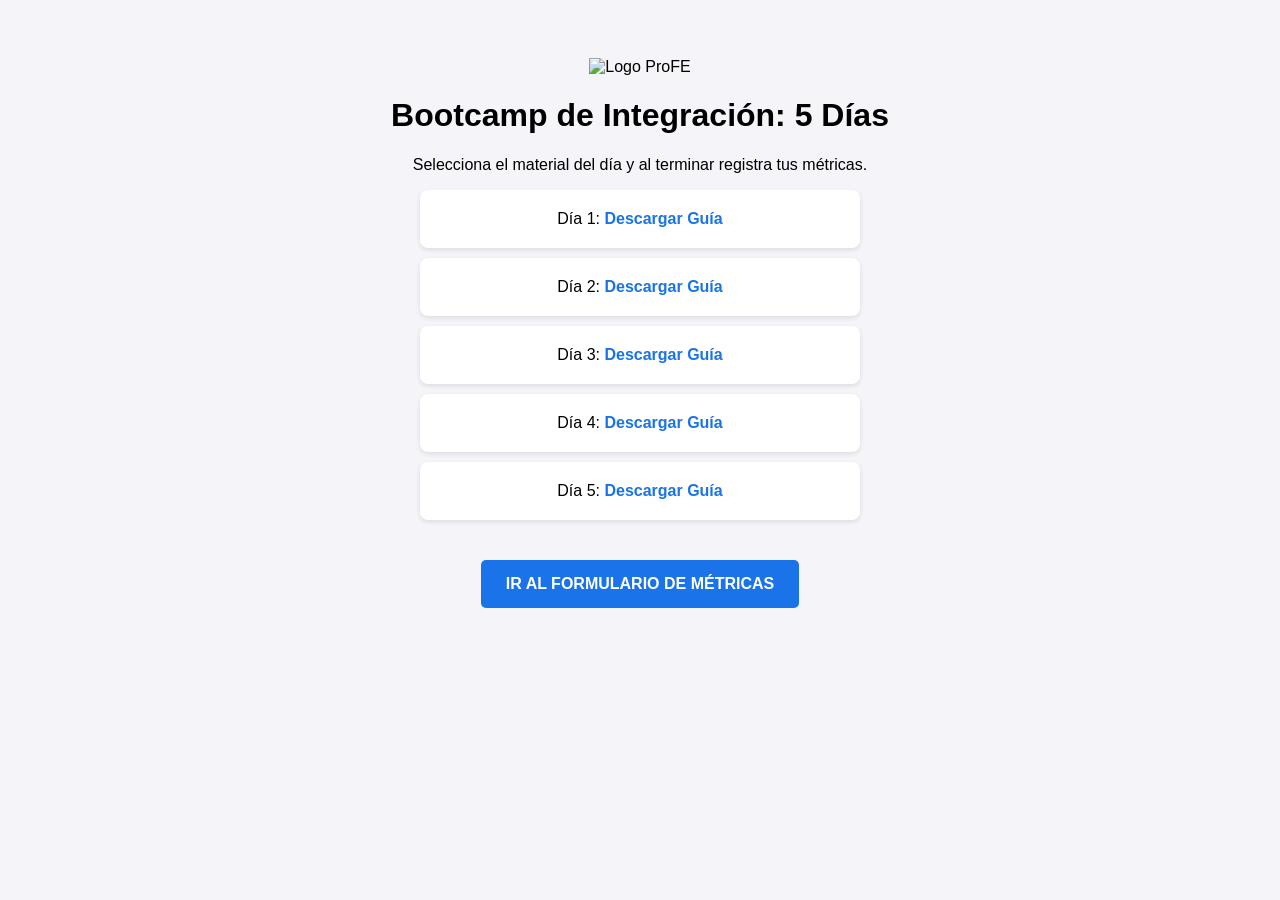
==== index.html @ 772dc982 "Change logo image source in index.html Updated logo image source in the HTML file." ====
<!DOCTYPE html>
<html lang="es">
<head>
    <meta charset="UTF-8">
    <title>Bootcamp Integración - ProFE</title>
    <style>
        body { font-family: sans-serif; text-align: center; background: #f4f4f9; padding: 50px; }
        .card { background: white; padding: 20px; margin: 10px auto; max-width: 400px; border-radius: 8px; box-shadow: 0 2px 5px rgba(0,0,0,0.1); }
        a { text-decoration: none; color: #1a73e8; font-weight: bold; }
        .btn-form { display: inline-block; margin-top: 30px; padding: 15px 25px; background: #1a73e8; color: white; border-radius: 5px; }
    </style>
    <link rel="icon" type="image/png" href="images/favicon.png">
</head>
<body>
    <div style="text-align: center; margin-bottom: 20px;">
    <img src="images/membrete_profe.png" alt="Logo ProFE" style="max-width: 250px; height: auto;">
</div>
    <h1>Bootcamp de Integración: 5 Días</h1>
    <p>Selecciona el material del día y al terminar registra tus métricas.</p>
    
    <div class="card">Día 1: <a href="https://drive.google.com/file/d/1STNgr4hZ4XLGoj9HFKZ43DcObdbZx5YI/view?usp=sharing" target="_blank">Descargar Guía</a></div>
    <div class="card">Día 2: <a href="https://drive.google.com/file/d/1pZKRJweTvHkMqbsqnDzsXpKj_yyXqWEM/view?usp=sharing" target="_blank">Descargar Guía</a></div>
    <div class="card">Día 3: <a href="TU_LINK_DRIVE_DIA3" target="_blank">Descargar Guía</a></div>
    <div class="card">Día 4: <a href="TU_LINK_DRIVE_DIA4" target="_blank">Descargar Guía</a></div>
    <div class="card">Día 5: <a href="TU_LINK_DRIVE_DIA5" target="_blank">Descargar Guía</a></div>

    <a href="formulario.html" class="btn-form">IR AL FORMULARIO DE MÉTRICAS</a>
</body>
</html>
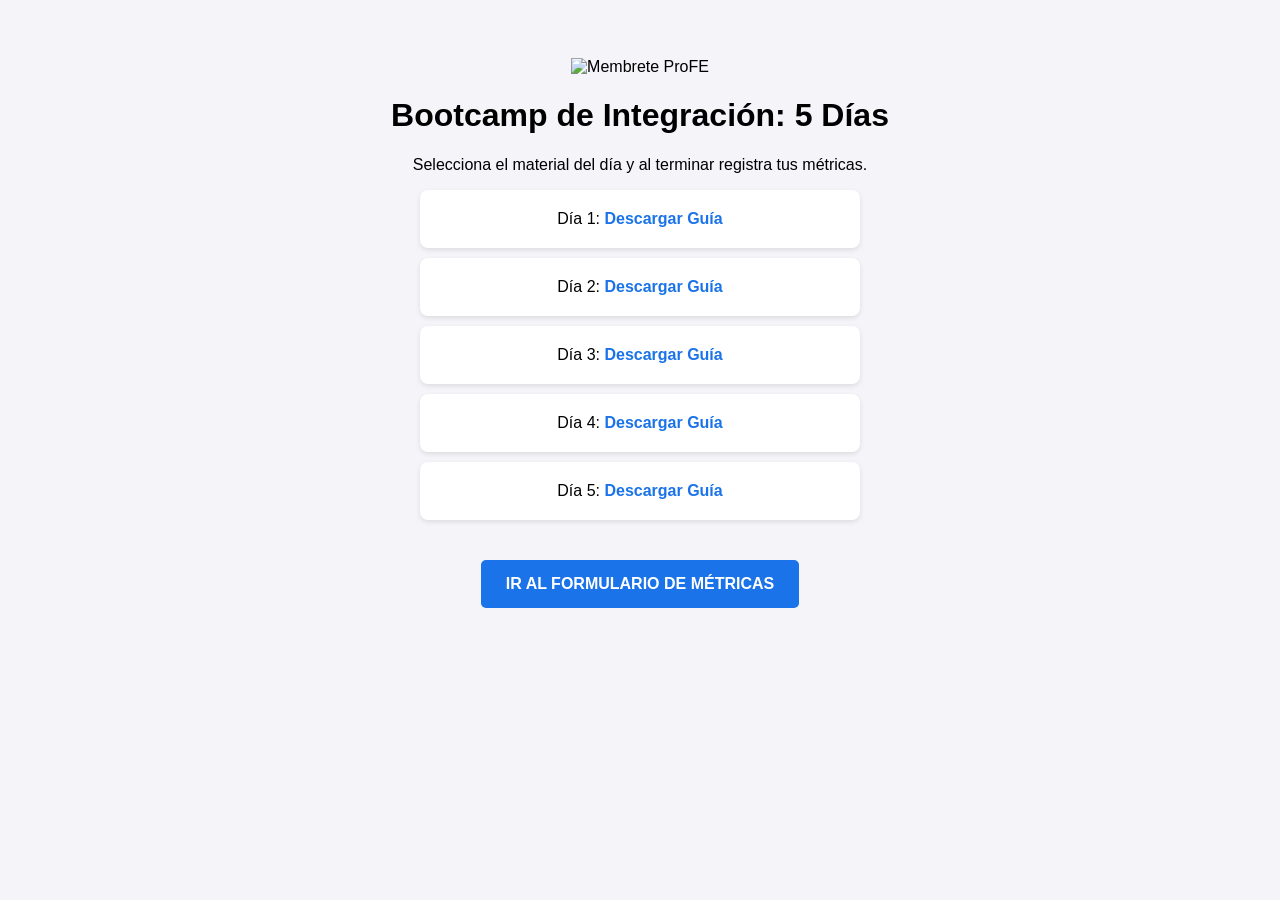
==== commit e4220e10: "Modify image attributes and improve layout Updated image source for better display and adjusted alt " ====
--- a/index.html
+++ b/index.html
@@ -13,7 +13,7 @@
 </head>
 <body>
     <div style="text-align: center; margin-bottom: 20px;">
-    <img src="images/membrete_profe.png" alt="Logo ProFE" style="max-width: 250px; height: auto;">
+    <img src="images/membrete_profe.png" alt="Membrete ProFE" style="width: 100%; max-width: 800px; height: auto;">
 </div>
     <h1>Bootcamp de Integración: 5 Días</h1>
     <p>Selecciona el material del día y al terminar registra tus métricas.</p>
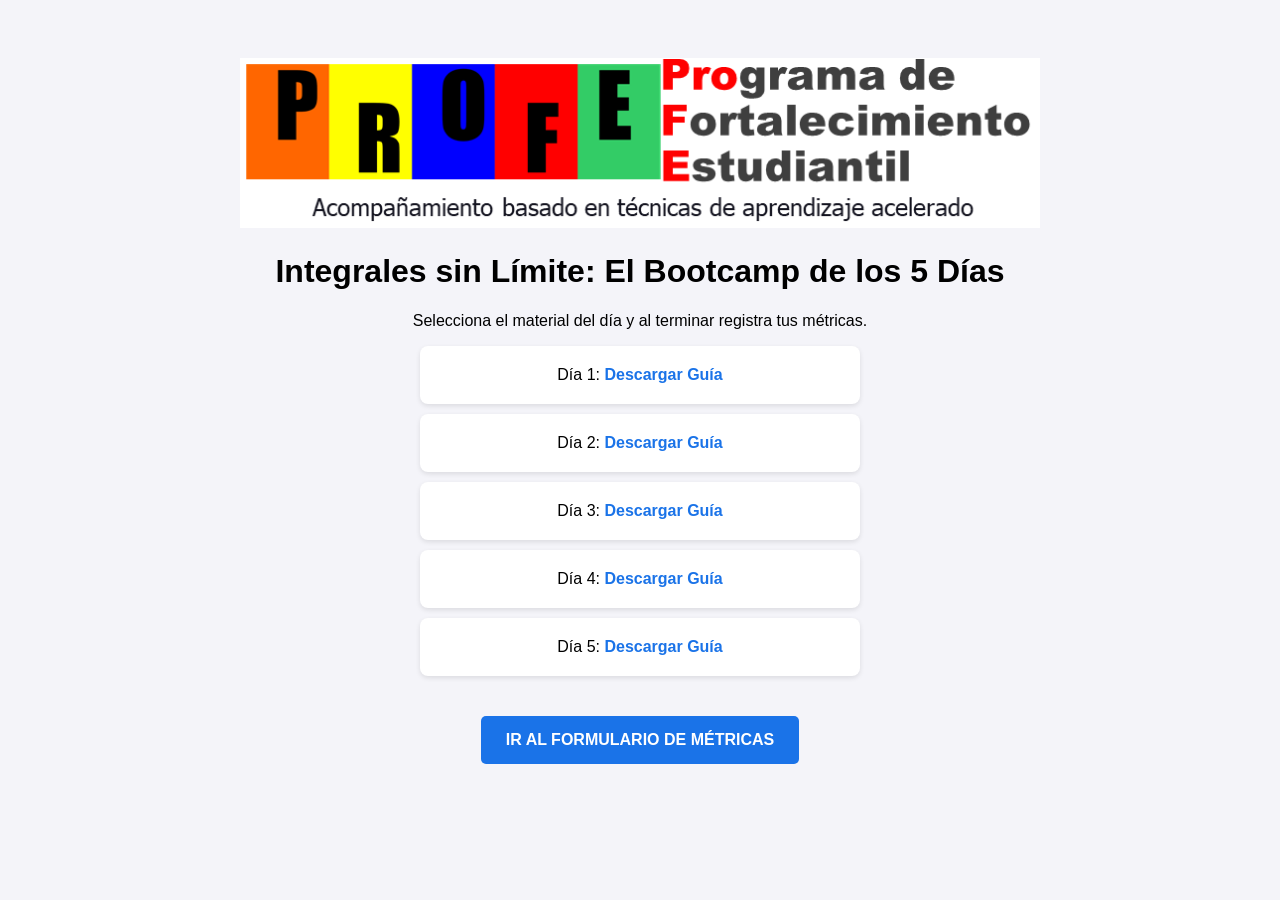
==== commit 65f3505d: "Modify HTML content and title for Bootcamp page Updated the title and corrected some content in the " ====
--- a/index.html
+++ b/index.html
@@ -15,7 +15,7 @@
     <div style="text-align: center; margin-bottom: 20px;">
     <img src="images/membrete_profe.png" alt="Membrete ProFE" style="width: 100%; max-width: 800px; height: auto;">
 </div>
-    <h1>Bootcamp de Integración: 5 Días</h1>
+    <h1>Integrales sin Límite: El Bootcamp de los 5 Días</h1>
     <p>Selecciona el material del día y al terminar registra tus métricas.</p>
     
     <div class="card">Día 1: <a href="https://drive.google.com/file/d/1STNgr4hZ4XLGoj9HFKZ43DcObdbZx5YI/view?usp=sharing" target="_blank">Descargar Guía</a></div>
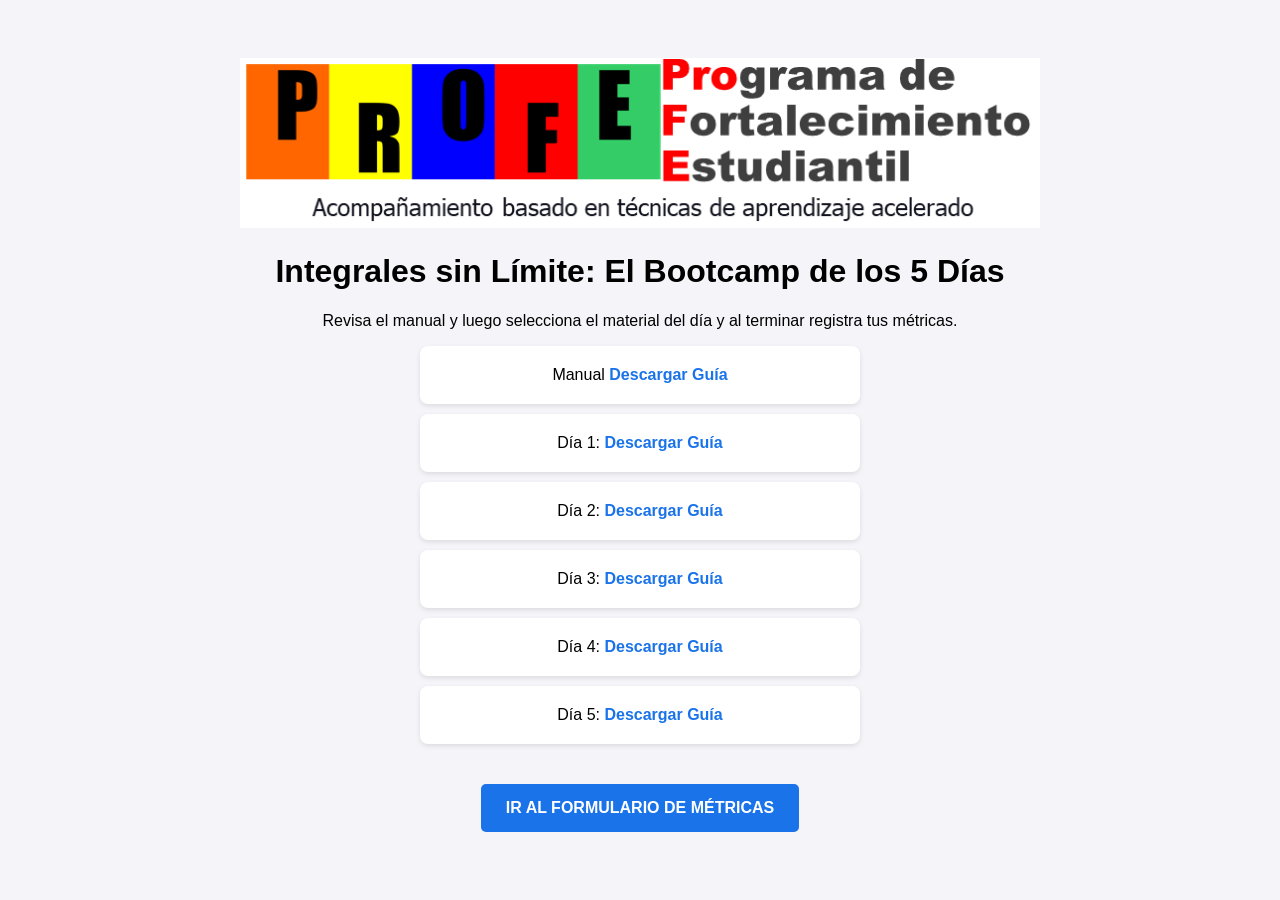
==== commit fa5a514e: "Revise index.html content and update links Updated the content and links in the index.html file, inc" ====
--- a/index.html
+++ b/index.html
@@ -16,8 +16,8 @@
     <img src="images/membrete_profe.png" alt="Membrete ProFE" style="width: 100%; max-width: 800px; height: auto;">
 </div>
     <h1>Integrales sin Límite: El Bootcamp de los 5 Días</h1>
-    <p>Selecciona el material del día y al terminar registra tus métricas.</p>
-    
+    <p>Revisa el manual y luego selecciona el material del día y al terminar registra tus métricas.</p>
+    <div class="card">Manual <a href="https://drive.google.com/file/d/1iNe54NEA4TOMmbVwEgXt_dkBnA4v1qZ1/view?usp=sharing  target="_blank">Descargar Guía</a></div>    
     <div class="card">Día 1: <a href="https://drive.google.com/file/d/1STNgr4hZ4XLGoj9HFKZ43DcObdbZx5YI/view?usp=sharing" target="_blank">Descargar Guía</a></div>
     <div class="card">Día 2: <a href="https://drive.google.com/file/d/1pZKRJweTvHkMqbsqnDzsXpKj_yyXqWEM/view?usp=sharing" target="_blank">Descargar Guía</a></div>
     <div class="card">Día 3: <a href="TU_LINK_DRIVE_DIA3" target="_blank">Descargar Guía</a></div>
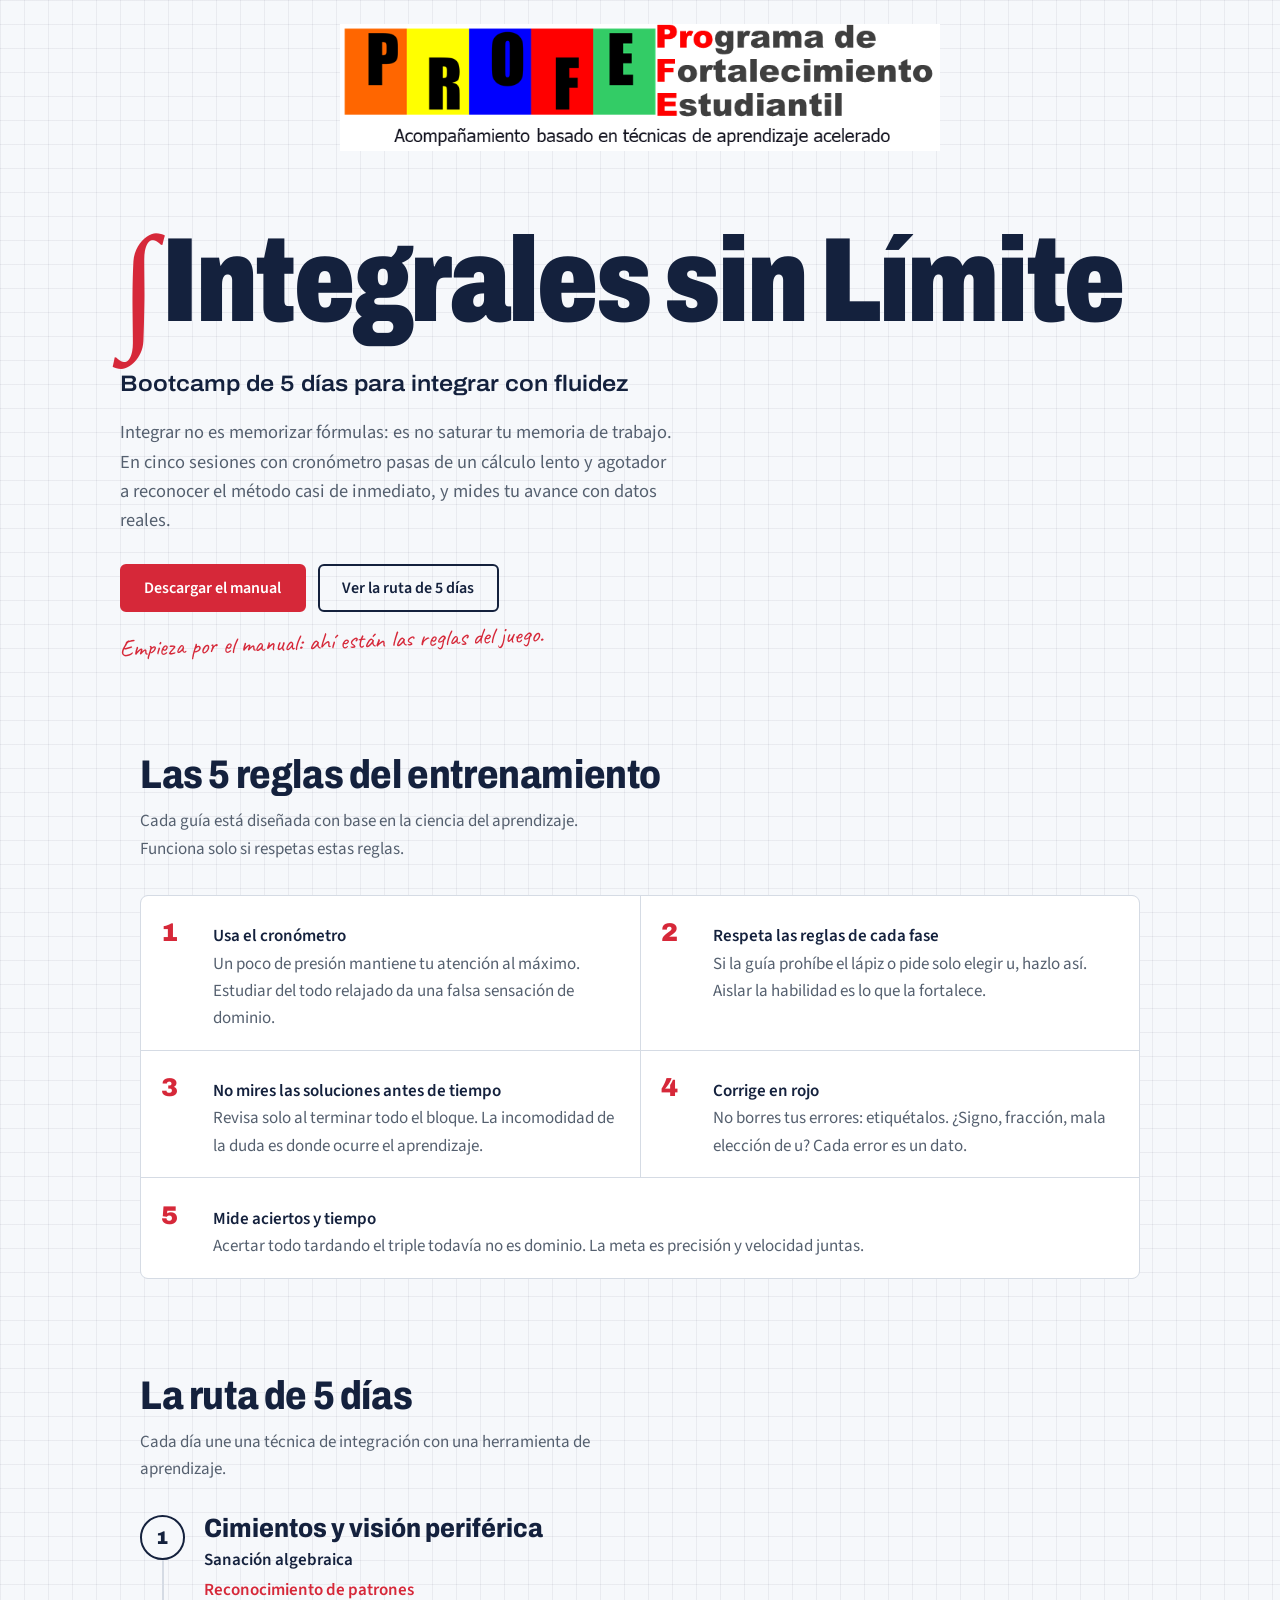
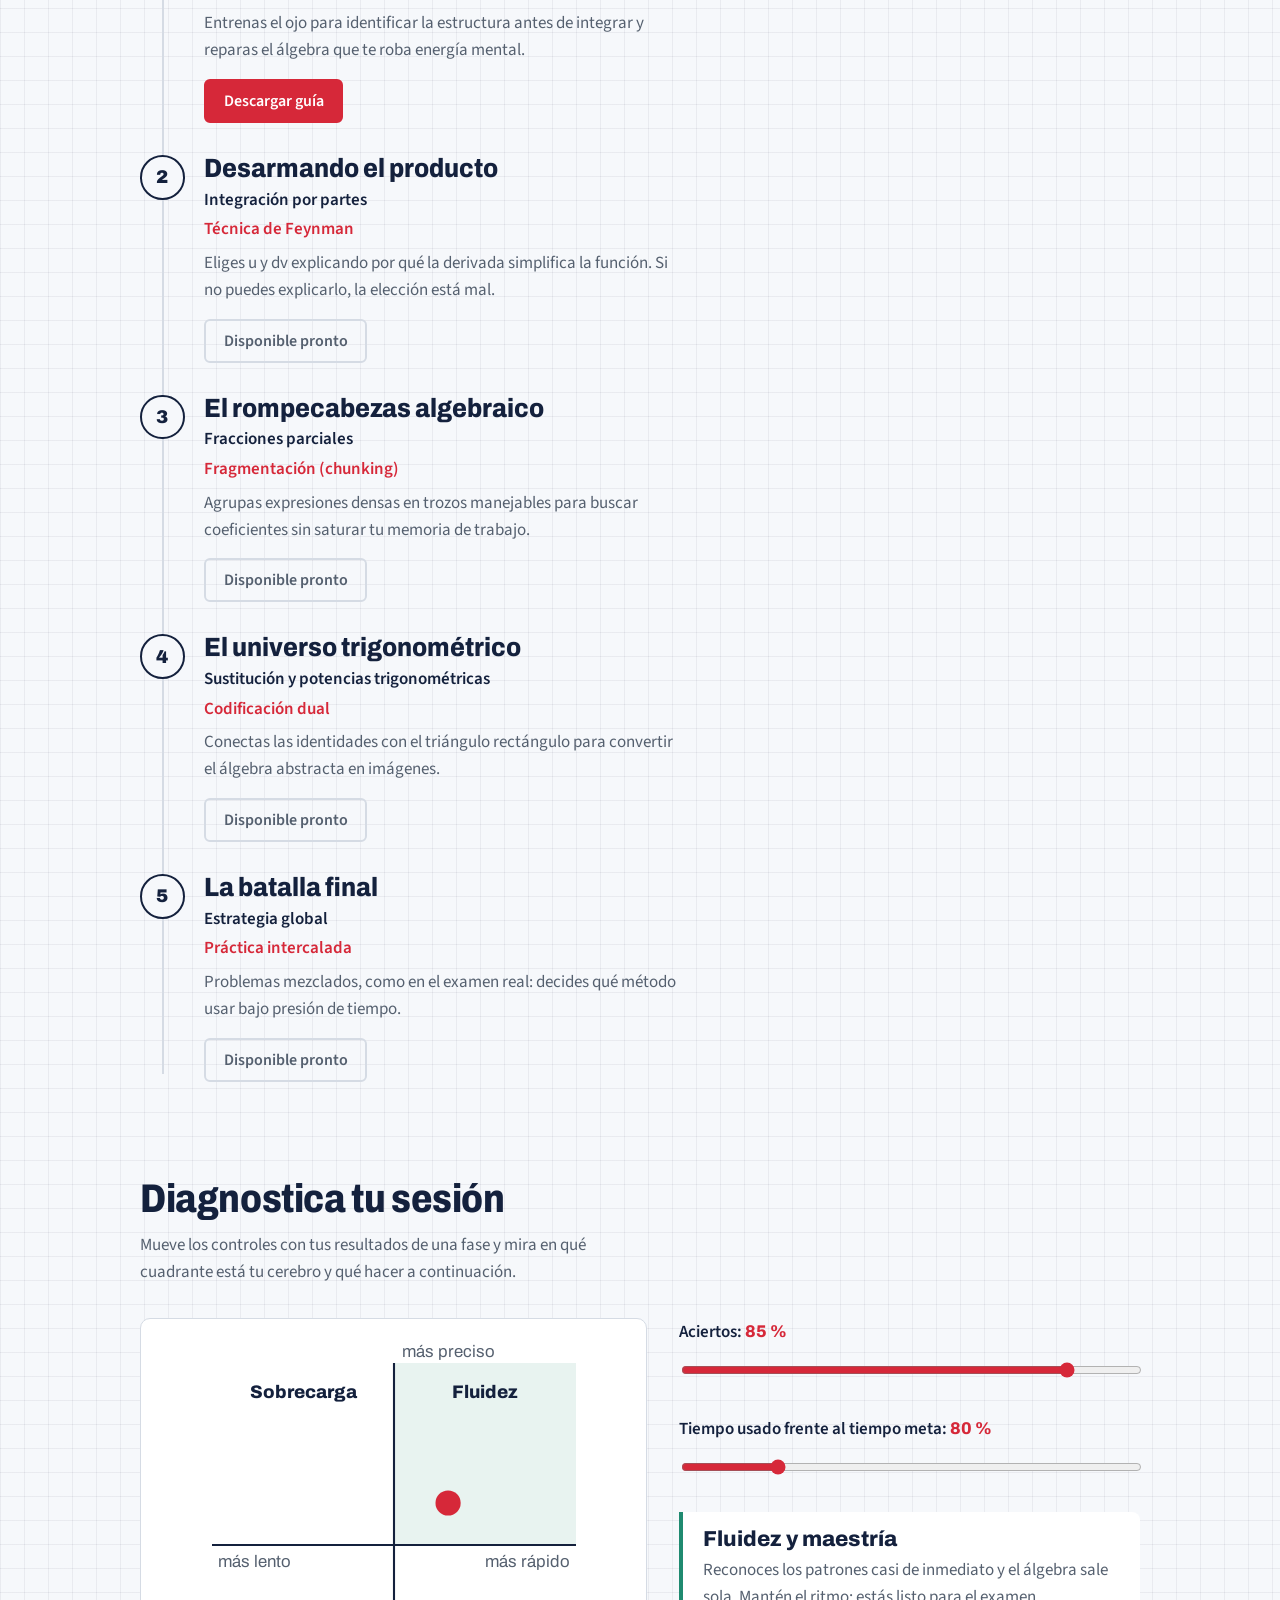
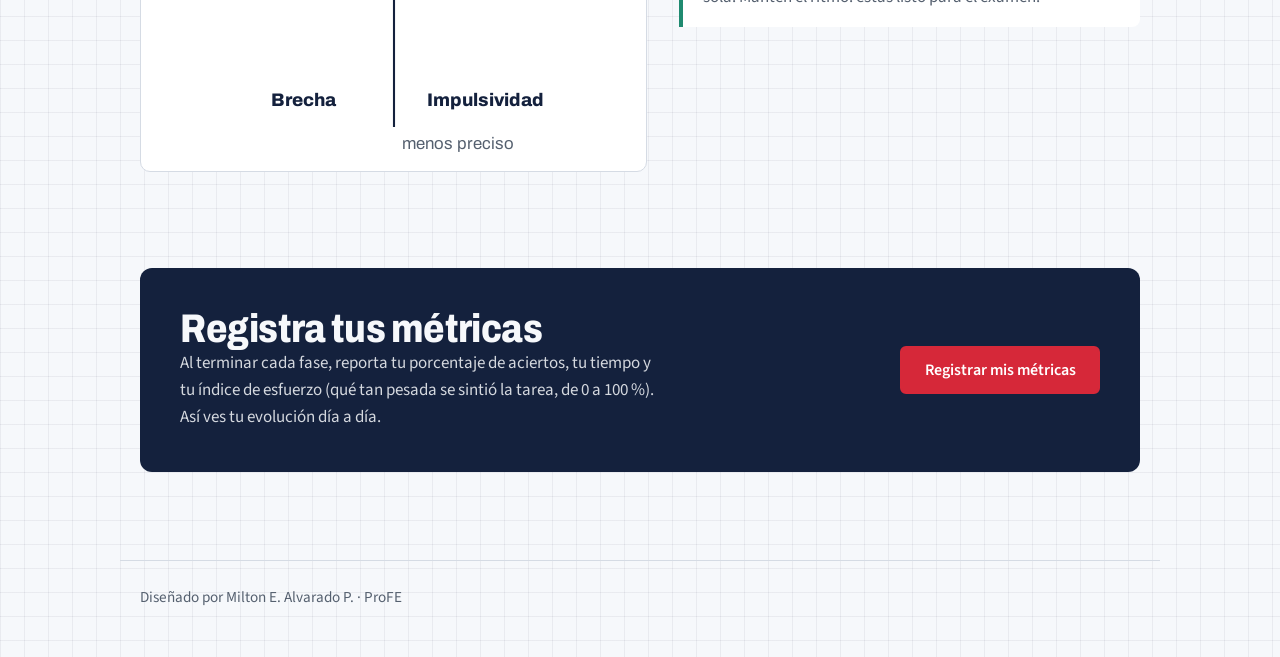
==== commit 51118426: "Enhance index.html for responsiveness and content updates Added viewport meta tag and improved styli" ====
--- a/index.html
+++ b/index.html
@@ -1,29 +1,359 @@
 <!DOCTYPE html>
 <html lang="es">
 <head>
-    <meta charset="UTF-8">
-    <title>Bootcamp Integración - ProFE</title>
-    <style>
-        body { font-family: sans-serif; text-align: center; background: #f4f4f9; padding: 50px; }
-        .card { background: white; padding: 20px; margin: 10px auto; max-width: 400px; border-radius: 8px; box-shadow: 0 2px 5px rgba(0,0,0,0.1); }
-        a { text-decoration: none; color: #1a73e8; font-weight: bold; }
-        .btn-form { display: inline-block; margin-top: 30px; padding: 15px 25px; background: #1a73e8; color: white; border-radius: 5px; }
-    </style>
-    <link rel="icon" type="image/png" href="images/favicon.png">
+<meta charset="UTF-8">
+<meta name="viewport" content="width=device-width, initial-scale=1, viewport-fit=cover">
+<title>Integrales sin Límite · Bootcamp de 5 días · ProFE</title>
+<meta name="description" content="Bootcamp gratuito de 5 días para dominar las técnicas de integración con entrenamiento neurocognitivo: cronómetro, autocorrección y métricas de fluidez.">
+<link rel="icon" type="image/png" href="images/favicon.png">
+<link rel="preconnect" href="https://fonts.googleapis.com">
+<link rel="preconnect" href="https://fonts.gstatic.com" crossorigin>
+<link href="https://fonts.googleapis.com/css2?family=Archivo:wdth,wght@75..125,500..900&family=Caveat:wght@600&family=Source+Sans+3:wght@400;600&display=swap" rel="stylesheet">
+<style>
+  :root {
+    --paper: #f6f8fb;
+    --grid: rgba(20, 33, 61, 0.06);
+    --surface: #ffffff;
+    --ink: #14213d;
+    --graphite: #55606f;
+    --line: #d5dbe4;
+    --red: #d62839;
+    --red-ink: #ffffff;
+    --mastery: #1f8a70;
+    --q-fill: rgba(31, 138, 112, 0.10);
+    color-scheme: light;
+  }
+  @media (prefers-color-scheme: dark) {
+    :root {
+      --paper: #0f1626;
+      --grid: rgba(220, 230, 245, 0.05);
+      --surface: #172036;
+      --ink: #e9eef7;
+      --graphite: #a3aec0;
+      --line: #2c3854;
+      --red: #ff5a67;
+      --red-ink: #1a0b0e;
+      --mastery: #4cc9a4;
+      --q-fill: rgba(76, 201, 164, 0.14);
+      color-scheme: dark;
+    }
+  }
+
+  * { box-sizing: border-box; }
+  html { scroll-behavior: smooth; }
+  @media (prefers-reduced-motion: reduce) { html { scroll-behavior: auto; } * { transition: none !important; } }
+
+  body {
+    margin: 0;
+    padding: env(safe-area-inset-top, 0px) 0 env(safe-area-inset-bottom, 0px);
+    background-color: var(--paper);
+    background-image:
+      linear-gradient(var(--grid) 1px, transparent 1px),
+      linear-gradient(90deg, var(--grid) 1px, transparent 1px);
+    background-size: 24px 24px;
+    color: var(--ink);
+    font: 400 1.0625rem/1.6 "Source Sans 3", "Segoe UI", system-ui, sans-serif;
+  }
+  img { max-width: 100%; height: auto; display: block; }
+  a { color: inherit; }
+  :focus-visible { outline: 3px solid var(--red); outline-offset: 3px; border-radius: 4px; }
+
+  .wrap { max-width: 1040px; margin: 0 auto; padding: 0 1.25rem; }
+  .membrete { max-width: 640px; margin: 1.5rem auto 0; padding: 0 1.25rem; }
+  .membrete img { margin: 0 auto; }
+
+  h1, h2, h3 { font-family: "Archivo", "Arial Narrow", sans-serif; line-height: 1.05; margin: 0; }
+  h2 { font-size: clamp(1.75rem, 4vw, 2.5rem); font-weight: 800; font-stretch: 85%; letter-spacing: -0.01em; }
+  .lead { color: var(--graphite); max-width: 62ch; }
+
+  /* Hero */
+  .hero { padding: 3.5rem 0 3rem; display: grid; gap: 2rem; }
+  .hero h1 {
+    font-size: clamp(3rem, 11vw, 7.5rem);
+    font-weight: 900;
+    font-stretch: 75%;
+    letter-spacing: -0.02em;
+    line-height: 0.92;
+  }
+  .hero h1 .integral {
+    font-family: "Times New Roman", Georgia, serif;
+    font-style: italic;
+    font-weight: 400;
+    color: var(--red);
+    font-size: 1.15em;
+    margin-right: 0.05em;
+    vertical-align: -0.08em;
+  }
+  .hero .sub { font-family: "Archivo", sans-serif; font-stretch: 110%; font-weight: 600; font-size: clamp(1.1rem, 2.4vw, 1.4rem); margin: 1rem 0 0; }
+  .hero .lead { font-size: 1.15rem; margin: 1rem 0 0; }
+  .actions { display: flex; flex-wrap: wrap; gap: 0.75rem; margin-top: 1.75rem; }
+  .btn {
+    display: inline-flex; align-items: center; justify-content: center;
+    min-height: 48px; padding: 0.7rem 1.4rem; border-radius: 6px;
+    font: 600 1rem "Source Sans 3", sans-serif; text-decoration: none; cursor: pointer;
+    border: 2px solid var(--ink);
+  }
+  .btn-primary { background: var(--red); border-color: var(--red); color: var(--red-ink); }
+  .btn-primary:hover { filter: brightness(1.08); }
+  .btn-ghost { background: transparent; color: var(--ink); }
+  .btn-ghost:hover { background: var(--surface); }
+  .btn[aria-disabled="true"] { border-color: var(--line); color: var(--graphite); cursor: default; background: transparent; }
+  .note {
+    font-family: "Caveat", cursive; color: var(--red); font-size: 1.5rem; line-height: 1.1;
+    transform: rotate(-2deg); display: inline-block; margin-top: 1rem;
+  }
+
+  section { padding: 3rem 0; }
+  section > .wrap > p.lead { margin: 0.75rem 0 0; }
+
+  /* Reglas */
+  .rules { list-style: none; padding: 0; margin: 2rem 0 0; display: grid; gap: 1px; background: var(--line); border: 1px solid var(--line); border-radius: 8px; overflow: hidden; }
+  .rules li { background: var(--surface); padding: 1.1rem 1.25rem; display: grid; grid-template-columns: 2.5rem 1fr; gap: 0.75rem; align-items: baseline; }
+  .rules .n { font-family: "Archivo", sans-serif; font-weight: 900; font-size: 1.6rem; color: var(--red); }
+  .rules strong { display: block; font-weight: 600; }
+  .rules span.d { color: var(--graphite); }
+
+  /* Ruta de 5 días */
+  .route { list-style: none; padding: 0; margin: 2rem 0 0; position: relative; }
+  .route::before { content: ""; position: absolute; left: 1.4rem; top: 0.5rem; bottom: 0.5rem; width: 2px; background: var(--line); }
+  .day { position: relative; padding: 0 0 2rem 4rem; }
+  .day:last-child { padding-bottom: 0; }
+  .day .dot {
+    position: absolute; left: 0; top: 0;
+    width: 2.8rem; height: 2.8rem; border-radius: 50%;
+    display: grid; place-items: center;
+    background: var(--paper); border: 2px solid var(--ink);
+    font: 900 1.15rem "Archivo", sans-serif;
+  }
+  .day h3 { font-size: clamp(1.3rem, 3vw, 1.65rem); font-weight: 800; font-stretch: 90%; }
+  .day .topic { font-weight: 600; margin: 0.25rem 0 0; }
+  .day .tech { color: var(--red); font-weight: 600; margin: 0.15rem 0 0; }
+  .day p.desc { color: var(--graphite); margin: 0.4rem 0 0.9rem; max-width: 60ch; }
+  .day .links { display: flex; flex-wrap: wrap; gap: 0.6rem; }
+  .day .btn { min-height: 44px; padding: 0.5rem 1.1rem; }
+
+  /* Diagnóstico */
+  .diag { display: grid; gap: 2rem; margin-top: 2rem; align-items: start; }
+  .plane-box { background: var(--surface); border: 1px solid var(--line); border-radius: 10px; padding: 1rem; }
+  .plane { width: 100%; max-width: 420px; margin: 0 auto; display: block; }
+  .plane text { font-family: "Archivo", sans-serif; font-size: 12px; fill: var(--graphite); }
+  .plane .qname { font-weight: 800; font-size: 13px; fill: var(--ink); }
+  .plane .axis { stroke: var(--ink); stroke-width: 1.5; }
+  .plane .q { fill: transparent; transition: fill 0.25s; }
+  .plane .q.on { fill: var(--q-fill); }
+  .plane #punto { fill: var(--red); transition: cx 0.2s, cy 0.2s; }
+  .controls { display: grid; gap: 1.25rem; }
+  .controls label { display: block; font-weight: 600; margin-bottom: 0.35rem; }
+  .controls output { font-family: "Archivo", sans-serif; font-weight: 800; color: var(--red); }
+  input[type="range"] { width: 100%; accent-color: var(--red); min-height: 32px; }
+  .result { border-left: 4px solid var(--mastery); background: var(--surface); padding: 1rem 1.25rem; border-radius: 0 8px 8px 0; }
+  .result h3 { font-size: 1.35rem; font-weight: 800; }
+  .result p { margin: 0.4rem 0 0; color: var(--graphite); }
+  .result.alerta { border-left-color: var(--red); }
+
+  /* Métricas */
+  .metrics { background: var(--ink); color: var(--paper); border-radius: 12px; padding: 2.25rem 1.5rem; display: grid; gap: 1.25rem; }
+  .metrics h2 { color: var(--paper); }
+  .metrics p { margin: 0; max-width: 60ch; opacity: 0.85; }
+  .metrics .btn-primary { justify-self: start; }
+
+  footer { padding: 2.5rem 0 3rem; color: var(--graphite); font-size: 0.95rem; }
+  footer .wrap { display: flex; flex-wrap: wrap; justify-content: space-between; gap: 1rem; border-top: 1px solid var(--line); padding-top: 1.5rem; }
+  footer a { font-weight: 600; }
+
+  @media (min-width: 820px) {
+    .hero { grid-template-columns: 1fr; padding-top: 4.5rem; }
+    .rules { grid-template-columns: 1fr 1fr; }
+    .rules li:last-child { grid-column: 1 / -1; }
+    .diag { grid-template-columns: 1.1fr 1fr; }
+    .metrics { grid-template-columns: 1fr auto; align-items: center; padding: 2.5rem; }
+    .metrics .btn-primary { justify-self: end; }
+  }
+</style>
 </head>
 <body>
-    <div style="text-align: center; margin-bottom: 20px;">
-    <img src="images/membrete_profe.png" alt="Membrete ProFE" style="width: 100%; max-width: 800px; height: auto;">
+
+<div class="membrete">
+  <img src="images/membrete_profe.png" alt="ProFE">
 </div>
-    <h1>Integrales sin Límite: El Bootcamp de los 5 Días</h1>
-    <p>Revisa el manual y luego selecciona el material del día y al terminar registra tus métricas.</p>
-    <div class="card">Manual <a href="https://drive.google.com/file/d/1iNe54NEA4TOMmbVwEgXt_dkBnA4v1qZ1/view?usp=sharing  target="_blank">Descargar Guía</a></div>    
-    <div class="card">Día 1: <a href="https://drive.google.com/file/d/1STNgr4hZ4XLGoj9HFKZ43DcObdbZx5YI/view?usp=sharing" target="_blank">Descargar Guía</a></div>
-    <div class="card">Día 2: <a href="https://drive.google.com/file/d/1pZKRJweTvHkMqbsqnDzsXpKj_yyXqWEM/view?usp=sharing" target="_blank">Descargar Guía</a></div>
-    <div class="card">Día 3: <a href="TU_LINK_DRIVE_DIA3" target="_blank">Descargar Guía</a></div>
-    <div class="card">Día 4: <a href="TU_LINK_DRIVE_DIA4" target="_blank">Descargar Guía</a></div>
-    <div class="card">Día 5: <a href="TU_LINK_DRIVE_DIA5" target="_blank">Descargar Guía</a></div>
-
-    <a href="formulario.html" class="btn-form">IR AL FORMULARIO DE MÉTRICAS</a>
+
+<header class="wrap hero">
+  <div>
+    <h1><span class="integral" aria-hidden="true">∫</span>Integrales sin Límite</h1>
+    <p class="sub">Bootcamp de 5 días para integrar con fluidez</p>
+    <p class="lead">Integrar no es memorizar fórmulas: es no saturar tu memoria de trabajo. En cinco sesiones con cronómetro pasas de un cálculo lento y agotador a reconocer el método casi de inmediato, y mides tu avance con datos reales.</p>
+    <div class="actions">
+      <a class="btn btn-primary" id="btn-manual" href="#" target="_blank" rel="noopener">Descargar el manual</a>
+      <a class="btn btn-ghost" href="#ruta">Ver la ruta de 5 días</a>
+    </div>
+    <span class="note">Empieza por el manual: ahí están las reglas del juego.</span>
+  </div>
+</header>
+
+<section aria-labelledby="t-reglas">
+  <div class="wrap">
+    <h2 id="t-reglas">Las 5 reglas del entrenamiento</h2>
+    <p class="lead">Cada guía está diseñada con base en la ciencia del aprendizaje. Funciona solo si respetas estas reglas.</p>
+    <ol class="rules">
+      <li><span class="n">1</span><div><strong>Usa el cronómetro</strong><span class="d">Un poco de presión mantiene tu atención al máximo. Estudiar del todo relajado da una falsa sensación de dominio.</span></div></li>
+      <li><span class="n">2</span><div><strong>Respeta las reglas de cada fase</strong><span class="d">Si la guía prohíbe el lápiz o pide solo elegir u, hazlo así. Aislar la habilidad es lo que la fortalece.</span></div></li>
+      <li><span class="n">3</span><div><strong>No mires las soluciones antes de tiempo</strong><span class="d">Revisa solo al terminar todo el bloque. La incomodidad de la duda es donde ocurre el aprendizaje.</span></div></li>
+      <li><span class="n">4</span><div><strong>Corrige en rojo</strong><span class="d">No borres tus errores: etiquétalos. ¿Signo, fracción, mala elección de u? Cada error es un dato.</span></div></li>
+      <li><span class="n">5</span><div><strong>Mide aciertos y tiempo</strong><span class="d">Acertar todo tardando el triple todavía no es dominio. La meta es precisión y velocidad juntas.</span></div></li>
+    </ol>
+  </div>
+</section>
+
+<section id="ruta" aria-labelledby="t-ruta">
+  <div class="wrap">
+    <h2 id="t-ruta">La ruta de 5 días</h2>
+    <p class="lead">Cada día une una técnica de integración con una herramienta de aprendizaje.</p>
+    <ol class="route" id="lista-dias"></ol>
+  </div>
+</section>
+
+<section aria-labelledby="t-diag">
+  <div class="wrap">
+    <h2 id="t-diag">Diagnostica tu sesión</h2>
+    <p class="lead">Mueve los controles con tus resultados de una fase y mira en qué cuadrante está tu cerebro y qué hacer a continuación.</p>
+    <div class="diag">
+      <div class="plane-box">
+        <svg class="plane" viewBox="0 0 300 300" role="img" aria-labelledby="plane-title">
+          <title id="plane-title">Plano de diagnóstico: velocidad en el eje horizontal y precisión en el vertical</title>
+          <rect class="q" id="q2" x="20" y="20" width="130" height="130"/>
+          <rect class="q" id="q1" x="150" y="20" width="130" height="130"/>
+          <rect class="q" id="q3" x="20" y="150" width="130" height="130"/>
+          <rect class="q" id="q4" x="150" y="150" width="130" height="130"/>
+          <line class="axis" x1="20" y1="150" x2="280" y2="150"/>
+          <line class="axis" x1="150" y1="20" x2="150" y2="280"/>
+          <text class="qname" x="85" y="45" text-anchor="middle">Sobrecarga</text>
+          <text class="qname" x="215" y="45" text-anchor="middle">Fluidez</text>
+          <text class="qname" x="85" y="265" text-anchor="middle">Brecha</text>
+          <text class="qname" x="215" y="265" text-anchor="middle">Impulsividad</text>
+          <text x="276" y="166" text-anchor="end">más rápido</text>
+          <text x="24" y="166">más lento</text>
+          <text x="156" y="16">más preciso</text>
+          <text x="156" y="296">menos preciso</text>
+          <circle id="punto" cx="200" cy="100" r="9"/>
+        </svg>
+      </div>
+      <div class="controls">
+        <div>
+          <label for="aciertos">Aciertos: <output id="o-aciertos">85 %</output></label>
+          <input type="range" id="aciertos" min="0" max="100" step="5" value="85">
+        </div>
+        <div>
+          <label for="tiempo">Tiempo usado frente al tiempo meta: <output id="o-tiempo">80 %</output></label>
+          <input type="range" id="tiempo" min="50" max="200" step="5" value="80">
+        </div>
+        <div class="result" id="resultado" aria-live="polite">
+          <h3 id="r-titulo"></h3>
+          <p id="r-texto"></p>
+        </div>
+      </div>
+    </div>
+  </div>
+</section>
+
+<section aria-labelledby="t-metricas">
+  <div class="wrap">
+    <div class="metrics">
+      <div>
+        <h2 id="t-metricas">Registra tus métricas</h2>
+        <p>Al terminar cada fase, reporta tu porcentaje de aciertos, tu tiempo y tu índice de esfuerzo (qué tan pesada se sintió la tarea, de 0 a 100 %). Así ves tu evolución día a día.</p>
+      </div>
+      <a class="btn btn-primary" href="formulario.html">Registrar mis métricas</a>
+    </div>
+  </div>
+</section>
+
+<footer>
+  <div class="wrap">
+    <span>Diseñado por Milton E. Alvarado P. · ProFE</span>
+    <a id="link-canal" href="#" target="_blank" rel="noopener" hidden>Ver los videos en YouTube</a>
+  </div>
+</footer>
+
+<script>
+  /* ====== EDITA AQUÍ ======
+     Pega los enlaces de Drive de cada guía. Si un enlace queda vacío (""),
+     el botón aparece como "Disponible pronto" en lugar de un enlace roto.
+     El campo "video" es opcional: cuando tengas el video de YouTube del día, pégalo ahí. */
+  const MANUAL = "https://drive.google.com/file/d/1iNe54NEA4TOMmbVwEgXt_dkBnA4v1qZ1/view?usp=sharing";
+  const CANAL_YOUTUBE = ""; // ej.: "https://www.youtube.com/@tucanal"
+  const META_ACIERTOS = 80;  // % a partir del cual se considera "preciso"
+
+  const DIAS = [
+    { titulo: "Cimientos y visión periférica", tema: "Sanación algebraica", tecnica: "Reconocimiento de patrones",
+      desc: "Entrenas el ojo para identificar la estructura antes de integrar y reparas el álgebra que te roba energía mental.",
+      guia: "https://drive.google.com/file/d/1STNgr4hZ4XLGoj9HFKZ43DcObdbZx5YI/view?usp=sharing", video: "" },
+    { titulo: "Desarmando el producto", tema: "Integración por partes", tecnica: "Técnica de Feynman",
+      desc: "Eliges u y dv explicando por qué la derivada simplifica la función. Si no puedes explicarlo, la elección está mal.",
+      guia: "", video: "" },
+    { titulo: "El rompecabezas algebraico", tema: "Fracciones parciales", tecnica: "Fragmentación (chunking)",
+      desc: "Agrupas expresiones densas en trozos manejables para buscar coeficientes sin saturar tu memoria de trabajo.",
+      guia: "", video: "" },
+    { titulo: "El universo trigonométrico", tema: "Sustitución y potencias trigonométricas", tecnica: "Codificación dual",
+      desc: "Conectas las identidades con el triángulo rectángulo para convertir el álgebra abstracta en imágenes.",
+      guia: "", video: "" },
+    { titulo: "La batalla final", tema: "Estrategia global", tecnica: "Práctica intercalada",
+      desc: "Problemas mezclados, como en el examen real: decides qué método usar bajo presión de tiempo.",
+      guia: "", video: "" }
+  ];
+  /* ====== FIN DE LA ZONA EDITABLE ====== */
+
+  document.getElementById("btn-manual").href = MANUAL;
+  if (CANAL_YOUTUBE) {
+    const c = document.getElementById("link-canal");
+    c.href = CANAL_YOUTUBE; c.hidden = false;
+  }
+
+  function boton(texto, url, primario) {
+    if (url) {
+      return `<a class="btn ${primario ? "btn-primary" : "btn-ghost"}" href="${url}" target="_blank" rel="noopener">${texto}</a>`;
+    }
+    return primario ? `<span class="btn" aria-disabled="true">Disponible pronto</span>` : "";
+  }
+
+  document.getElementById("lista-dias").innerHTML = DIAS.map((d, i) => `
+    <li class="day">
+      <span class="dot" aria-hidden="true">${i + 1}</span>
+      <h3><span class="sr">Día ${i + 1}: </span>${d.titulo}</h3>
+      <p class="topic">${d.tema}</p>
+      <p class="tech">${d.tecnica}</p>
+      <p class="desc">${d.desc}</p>
+      <div class="links">${boton("Descargar guía", d.guia, true)}${boton("Ver video", d.video, false)}</div>
+    </li>`).join("");
+
+  // Diagnóstico
+  const CUADRANTES = {
+    q1: { t: "Fluidez y maestría", x: "Reconoces los patrones casi de inmediato y el álgebra sale sola. Mantén el ritmo: estás listo para el examen.", ok: true },
+    q2: { t: "Sobrecarga cognitiva", x: "Conoces el camino, pero cada paso te exige esfuerzo consciente. Practica las bases para ganar velocidad y liberar memoria de trabajo." },
+    q3: { t: "Brecha en las bases", x: "Te esfuerzas mucho y aun así no llegas. Detente, vuelve a los temas fundamentales o busca tutoría antes de avanzar." },
+    q4: { t: "Impulsividad", x: "Respondes rápido pero con errores: atajos sin verificar. Frena, analiza antes de integrar y revisa cada paso." }
+  };
+  const aciertos = document.getElementById("aciertos");
+  const tiempo = document.getElementById("tiempo");
+  const punto = document.getElementById("punto");
+
+  function actualizar() {
+    const a = Number(aciertos.value), r = Number(tiempo.value) / 100;
+    document.getElementById("o-aciertos").textContent = a + " %";
+    document.getElementById("o-tiempo").textContent = Math.round(r * 100) + " %";
+    const vx = Math.max(-1, Math.min(1, -Math.log2(r)));
+    const vy = a >= META_ACIERTOS ? (a - META_ACIERTOS) / (100 - META_ACIERTOS) : (a - META_ACIERTOS) / META_ACIERTOS;
+    punto.setAttribute("cx", 150 + vx * 120);
+    punto.setAttribute("cy", 150 - vy * 120);
+    const q = vy >= 0 ? (vx >= 0 ? "q1" : "q2") : (vx < 0 ? "q3" : "q4");
+    document.querySelectorAll(".plane .q").forEach(el => el.classList.toggle("on", el.id === q));
+    document.getElementById("r-titulo").textContent = CUADRANTES[q].t;
+    document.getElementById("r-texto").textContent = CUADRANTES[q].x;
+    document.getElementById("resultado").classList.toggle("alerta", !CUADRANTES[q].ok);
+  }
+  aciertos.addEventListener("input", actualizar);
+  tiempo.addEventListener("input", actualizar);
+  actualizar();
+</script>
+<style>.sr { position: absolute; width: 1px; height: 1px; overflow: hidden; clip: rect(0 0 0 0); white-space: nowrap; }</style>
 </body>
 </html>
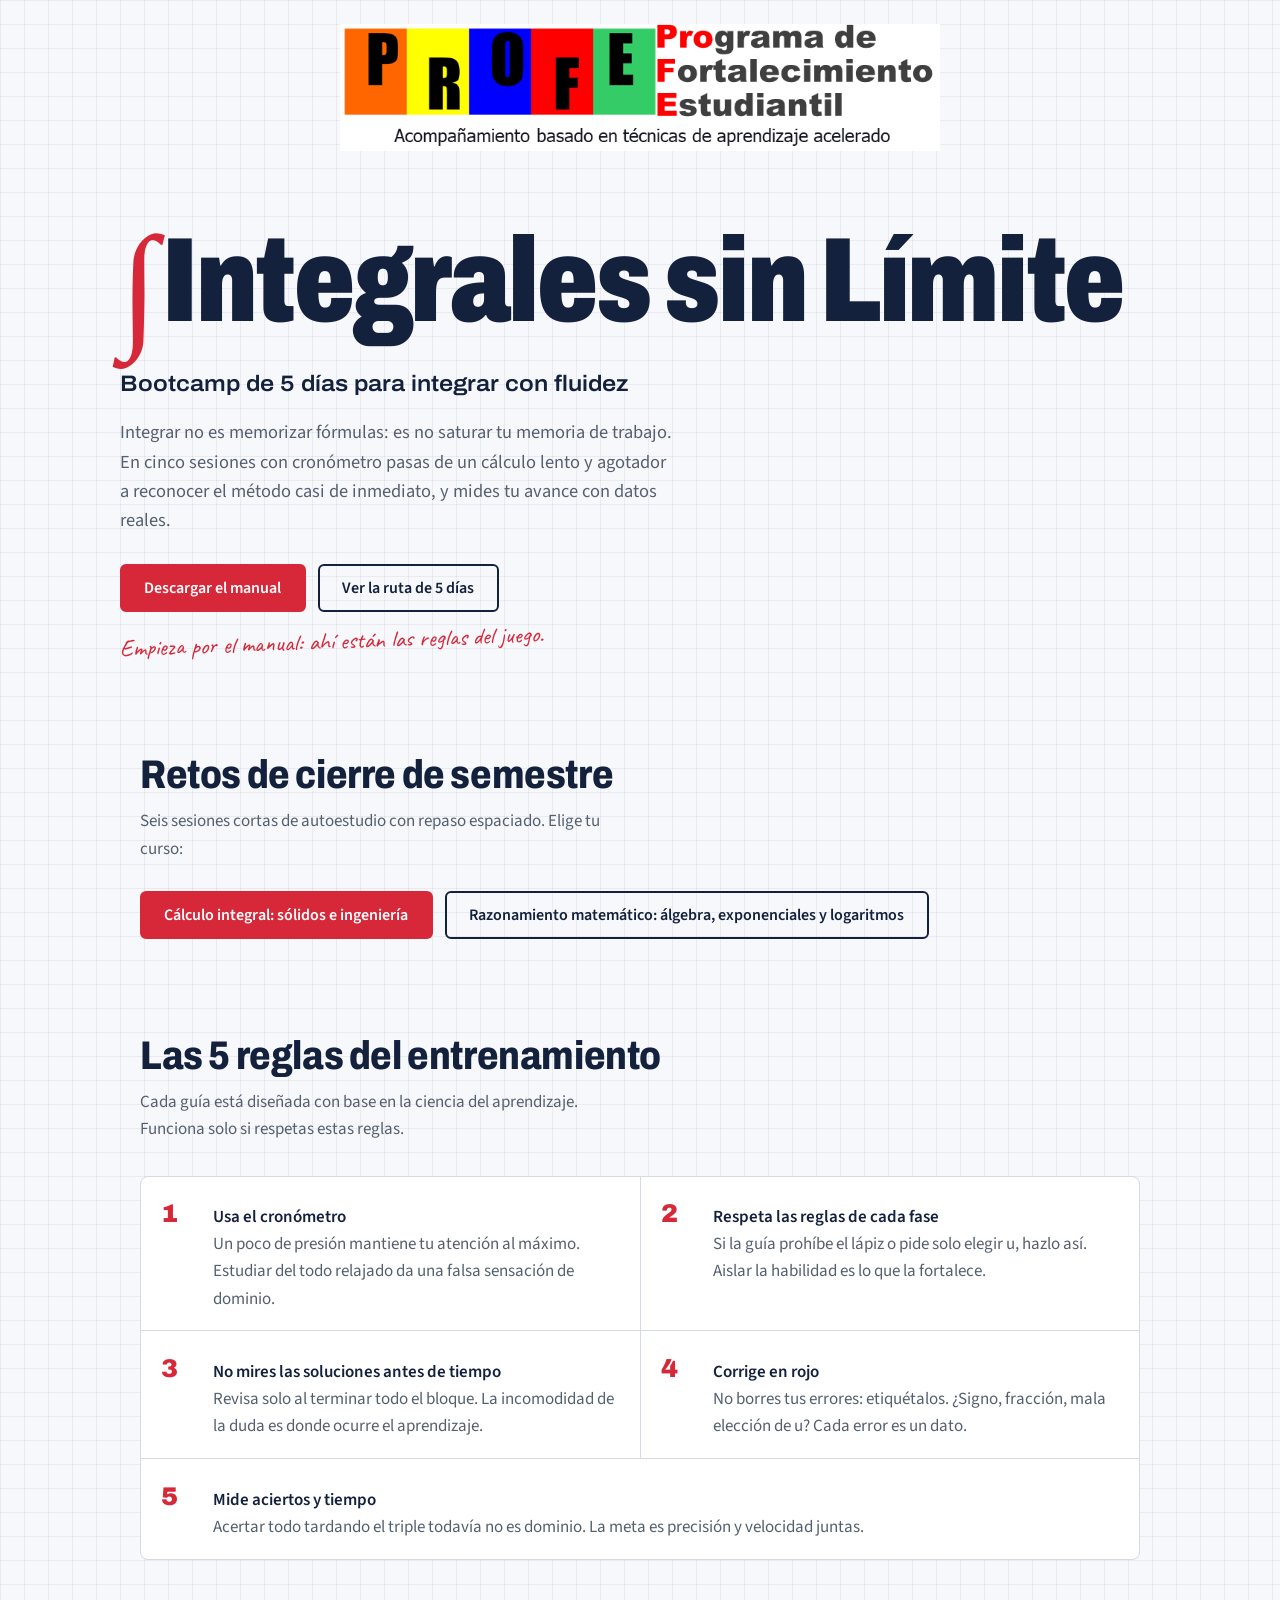
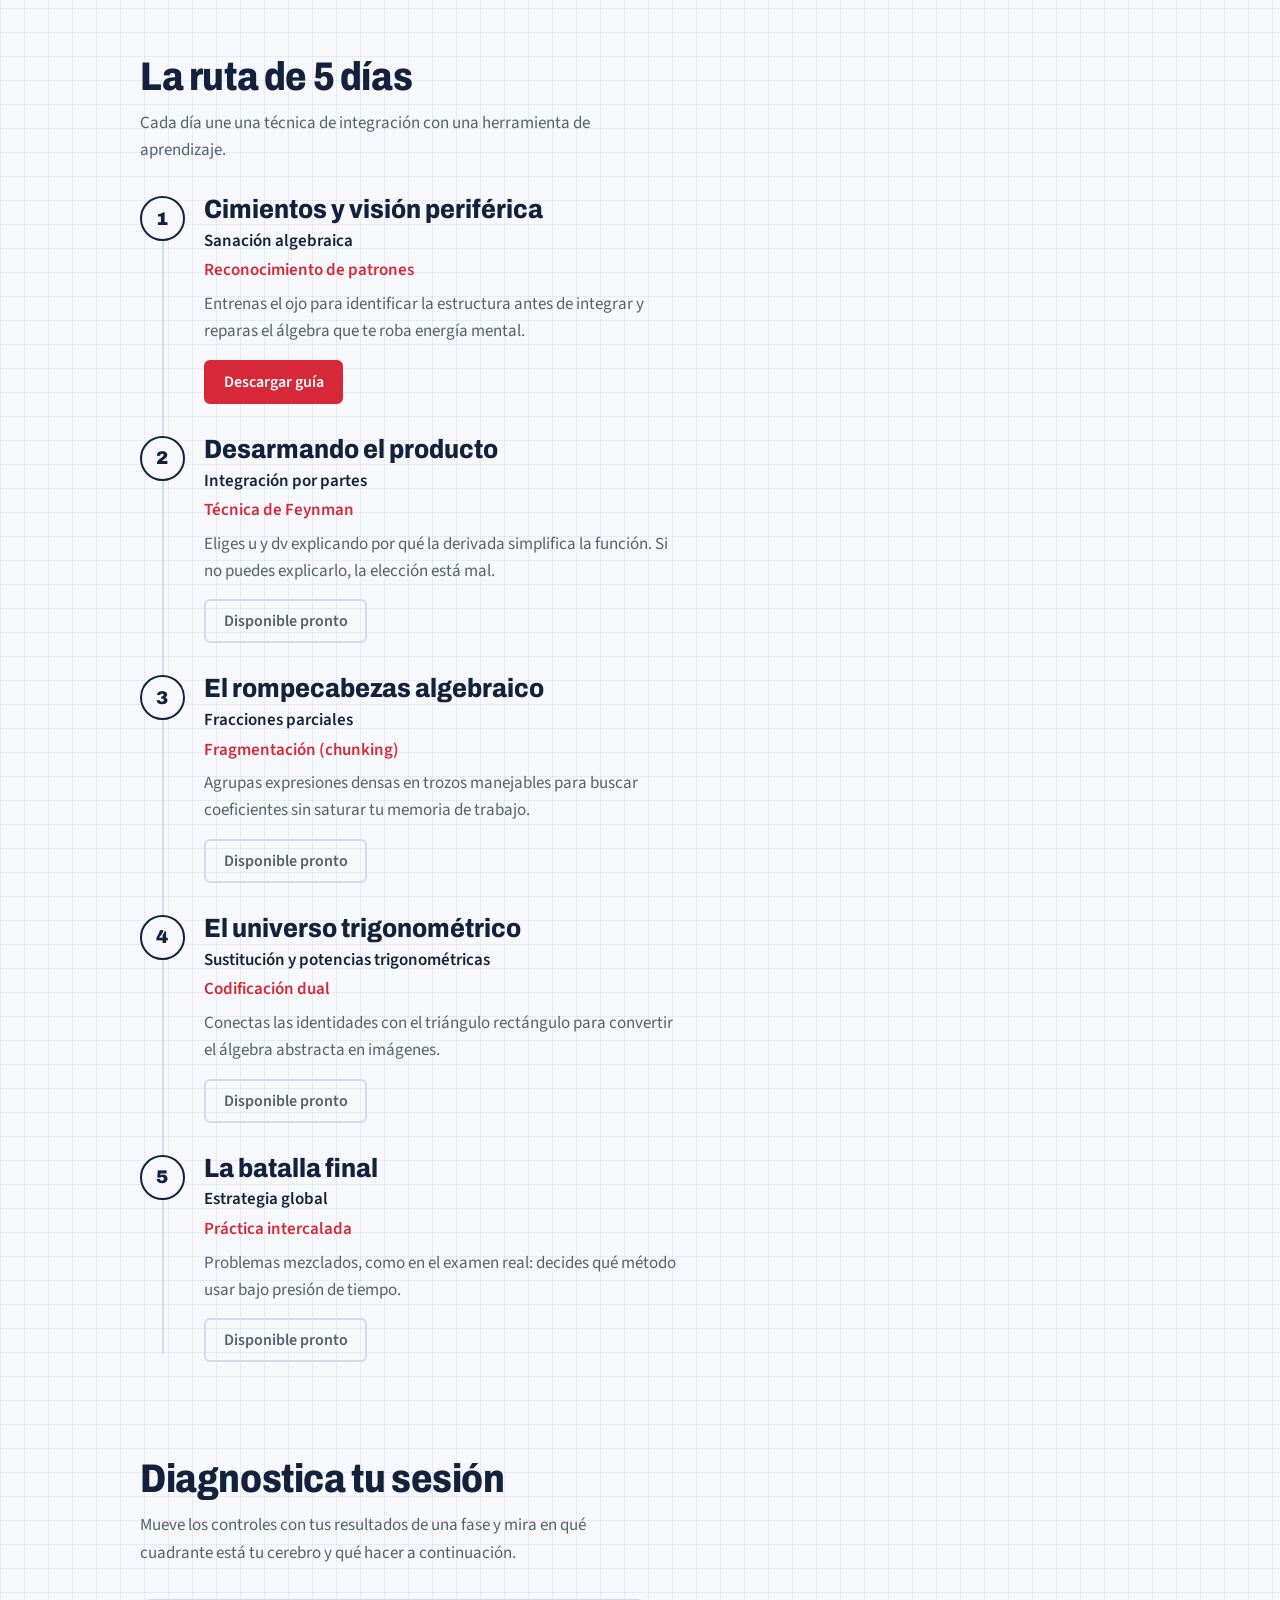
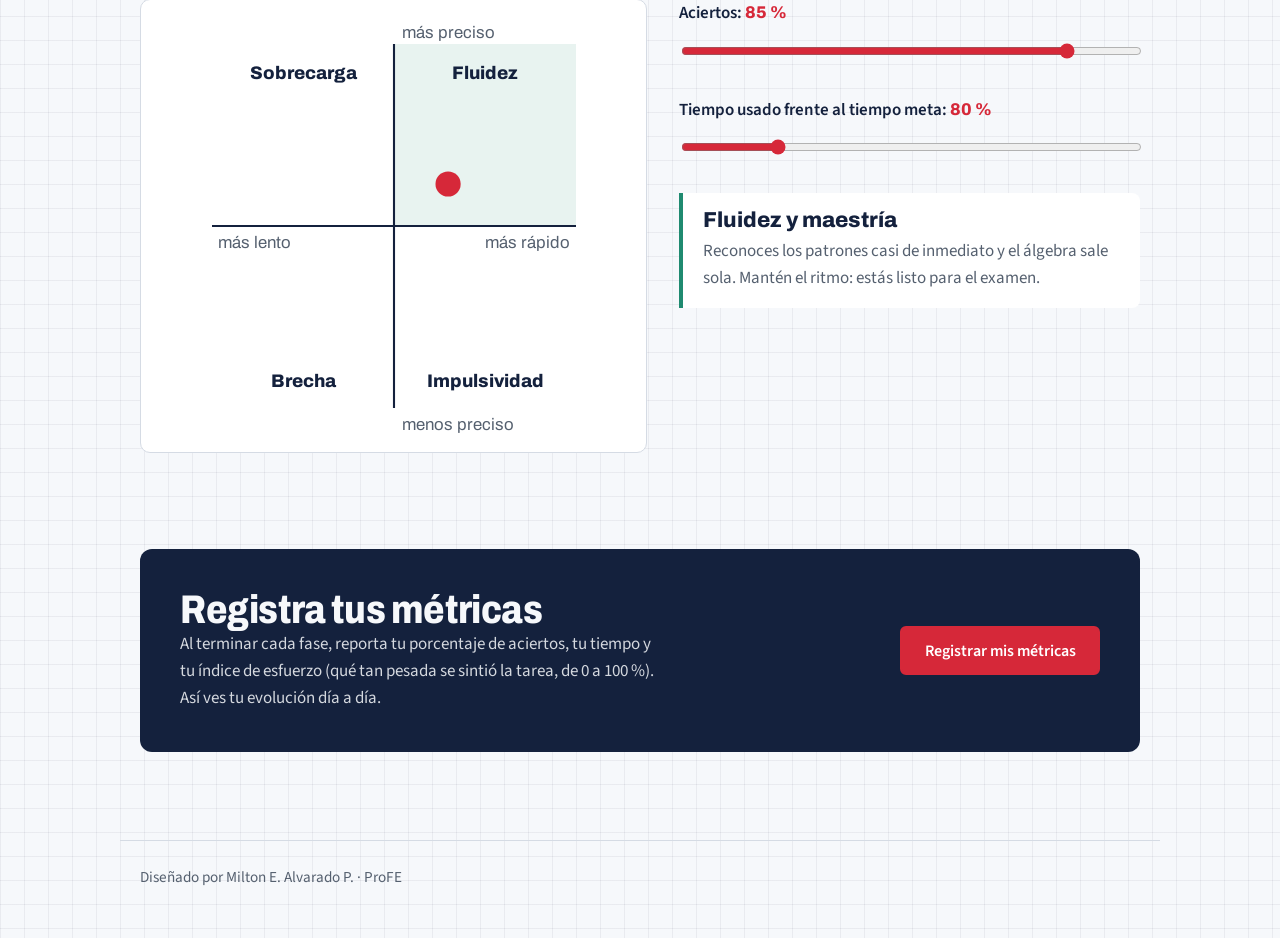
==== commit 5473d16b: "Enlazar los retos desde la portada del bootcamp" ====
--- a/index.html
+++ b/index.html
@@ -190,6 +190,17 @@
   </div>
 </header>
 
+<section id="retos" aria-labelledby="t-retos">
+  <div class="wrap">
+    <h2 id="t-retos">Retos de cierre de semestre</h2>
+    <p class="lead">Seis sesiones cortas de autoestudio con repaso espaciado. Elige tu curso:</p>
+    <div class="actions">
+      <a class="btn btn-primary" href="retos/calculo/">Cálculo integral: sólidos e ingeniería</a>
+      <a class="btn btn-ghost" href="retos/razonamiento/">Razonamiento matemático: álgebra, exponenciales y logaritmos</a>
+    </div>
+  </div>
+</section>
+
 <section aria-labelledby="t-reglas">
   <div class="wrap">
     <h2 id="t-reglas">Las 5 reglas del entrenamiento</h2>
